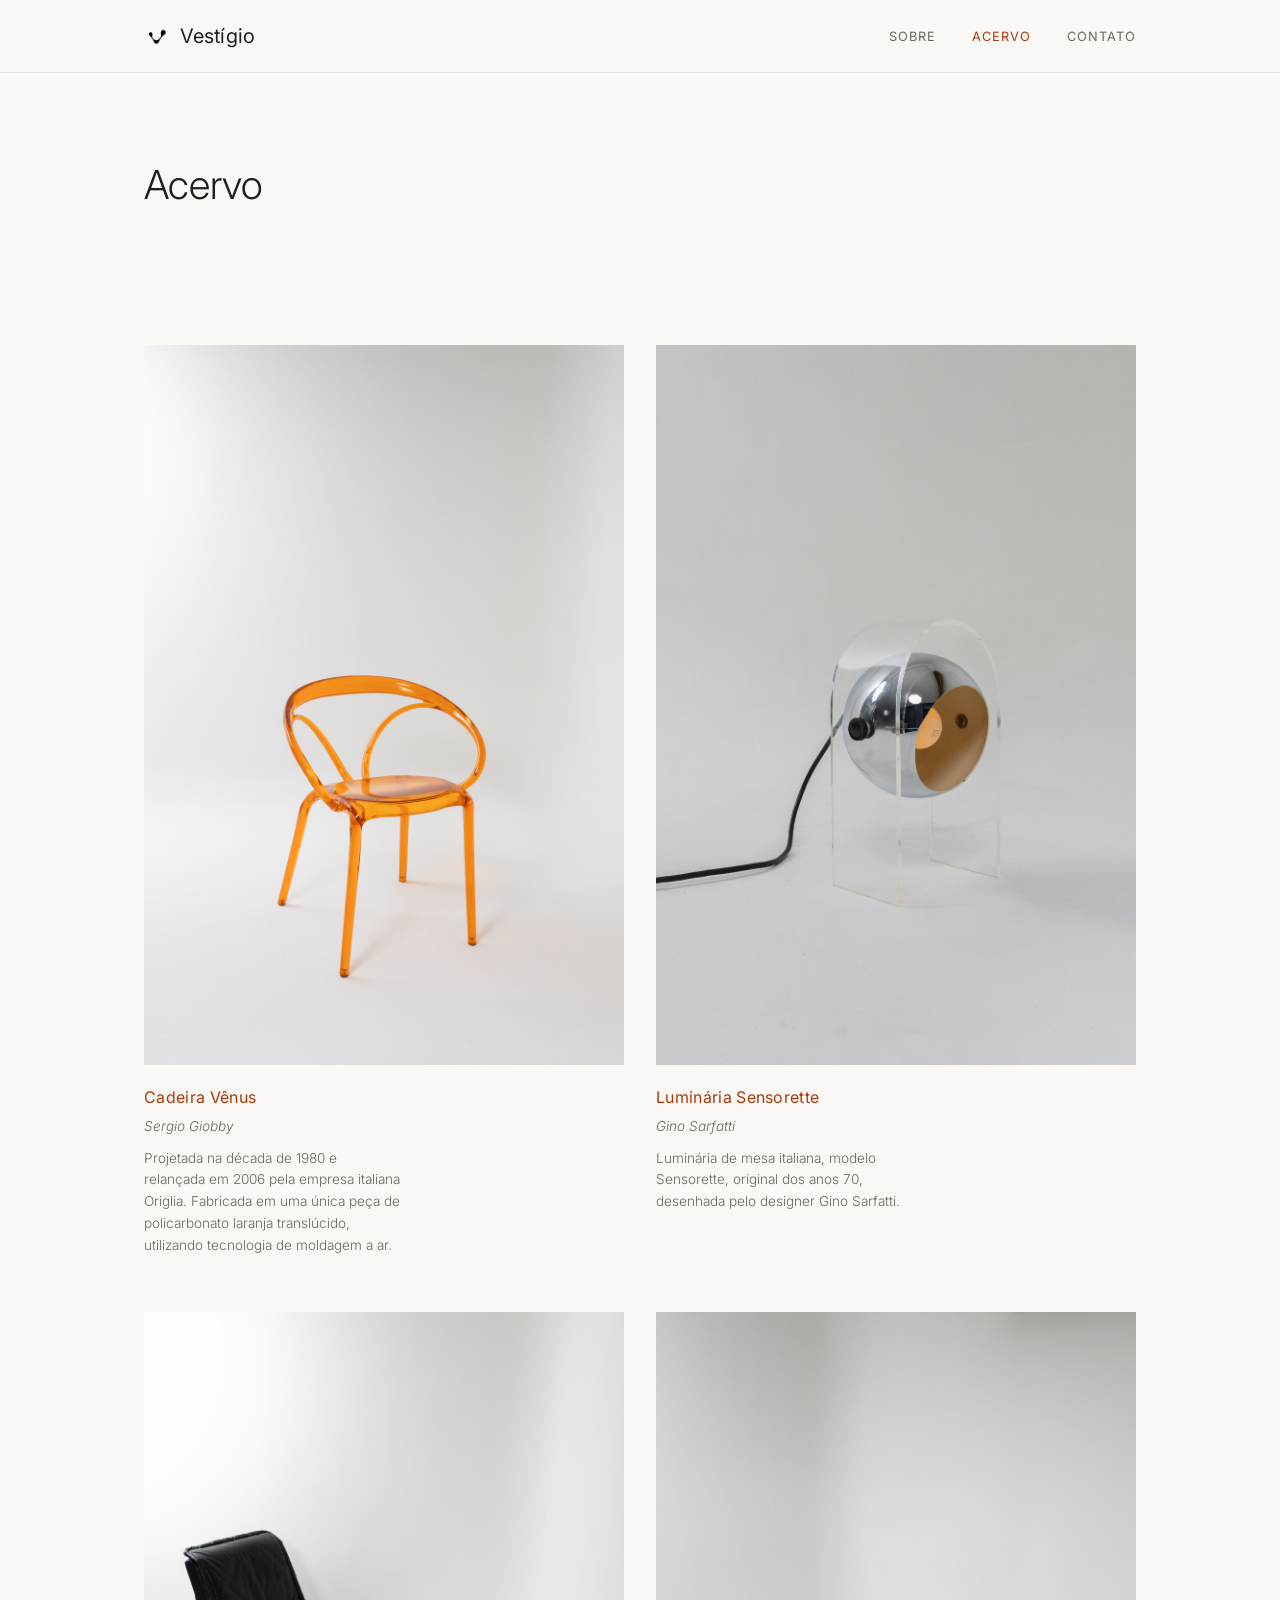
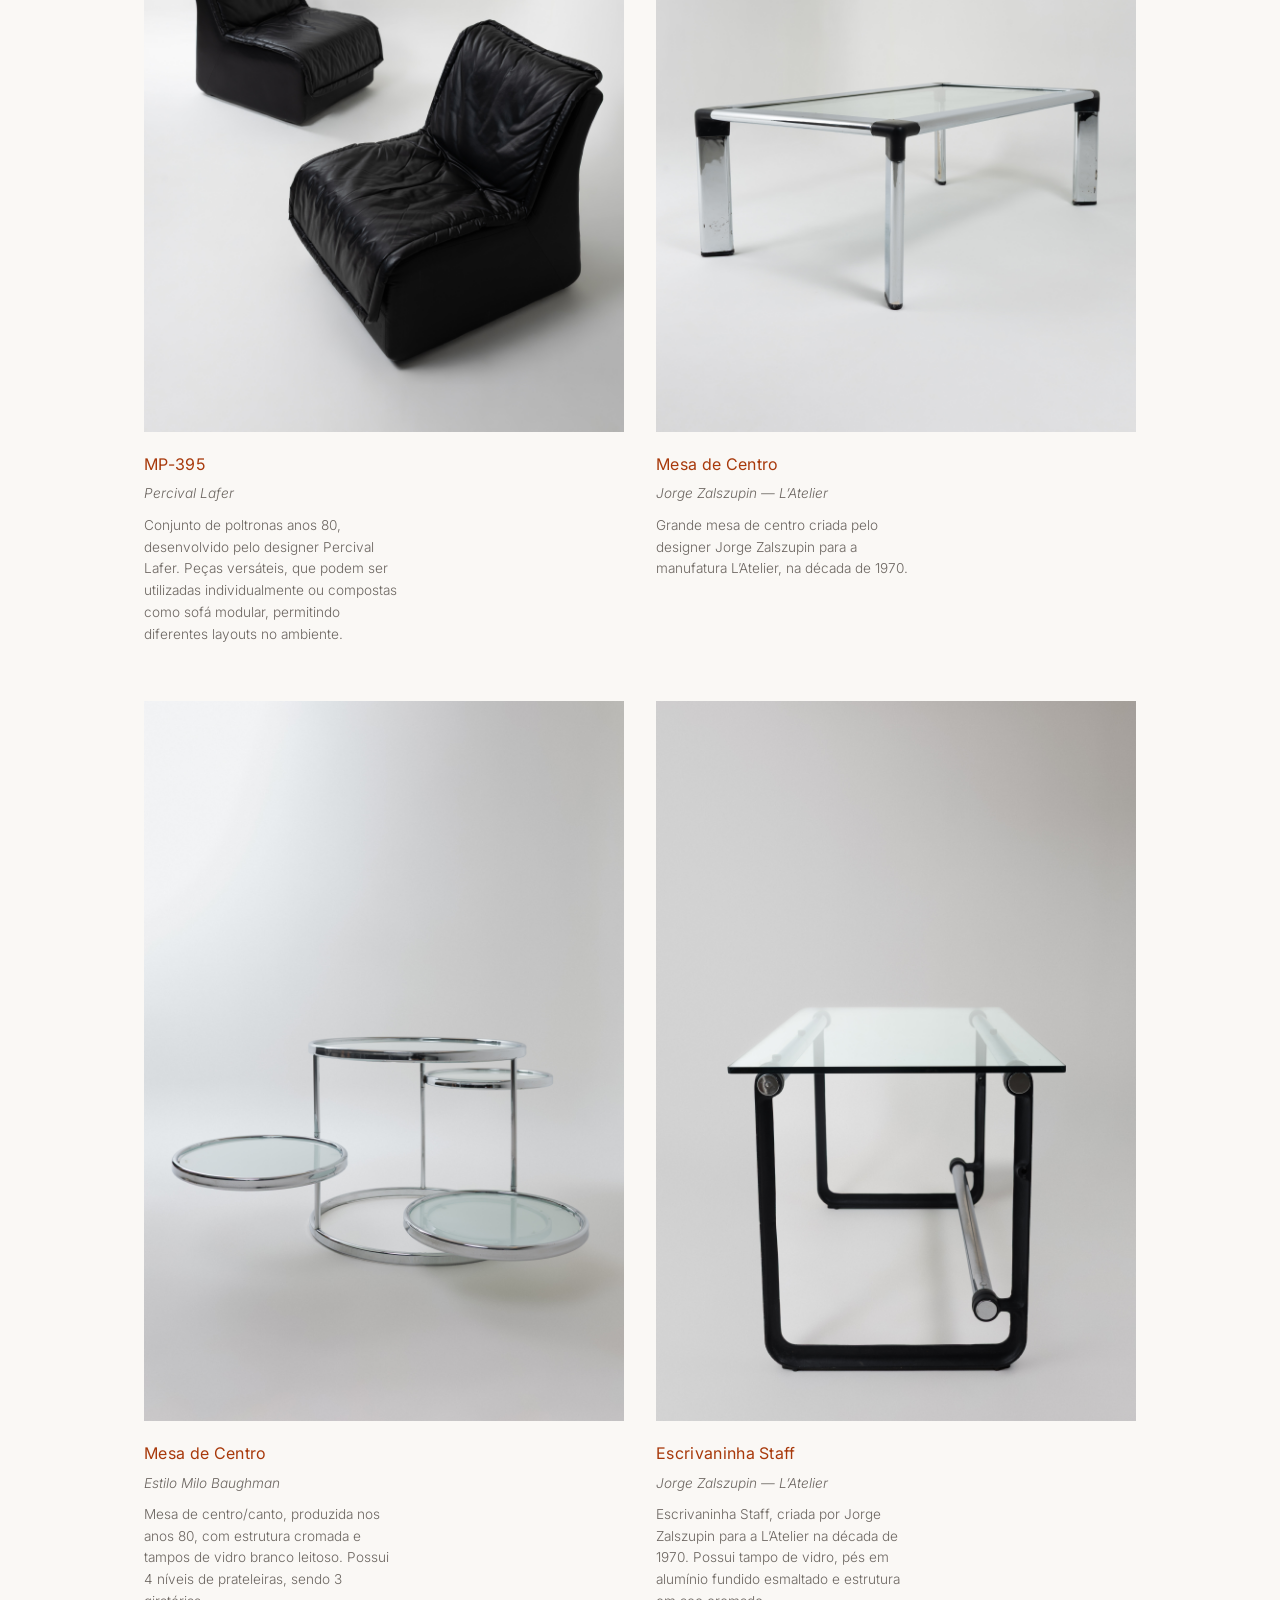
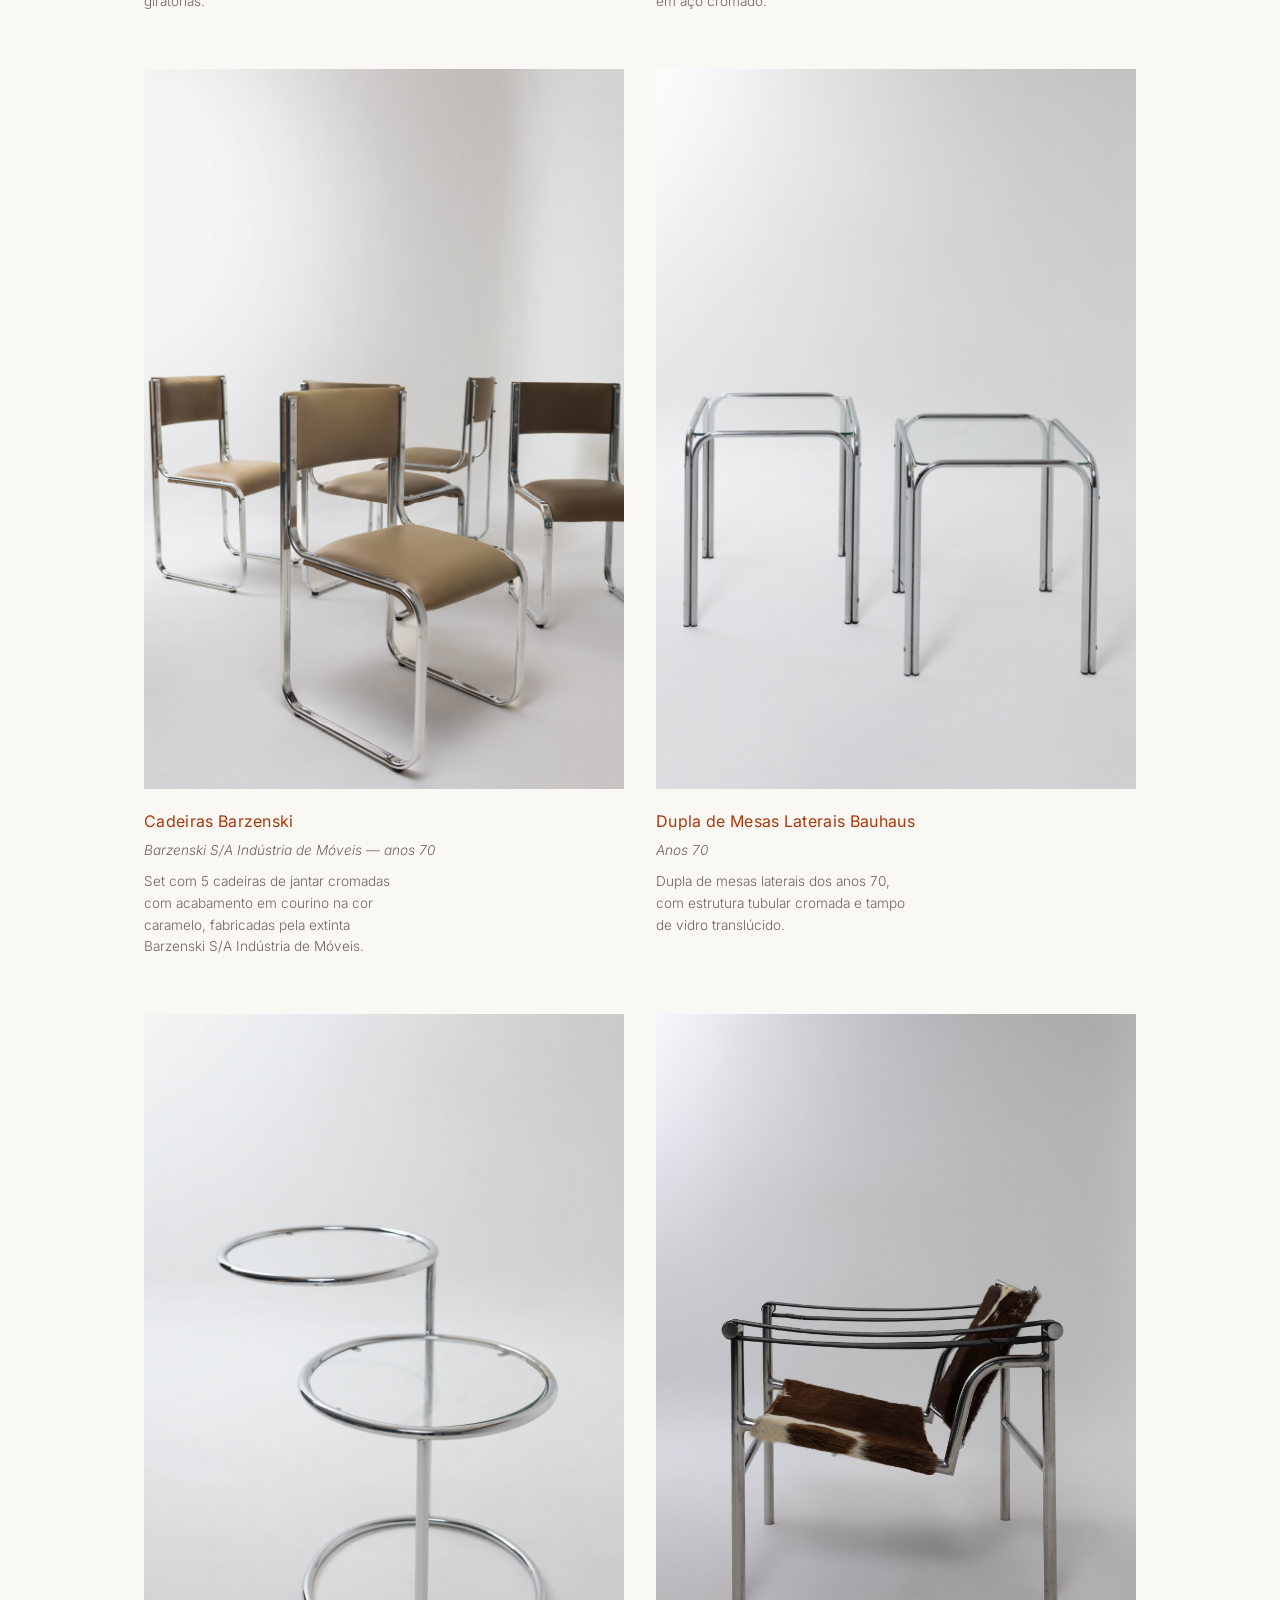
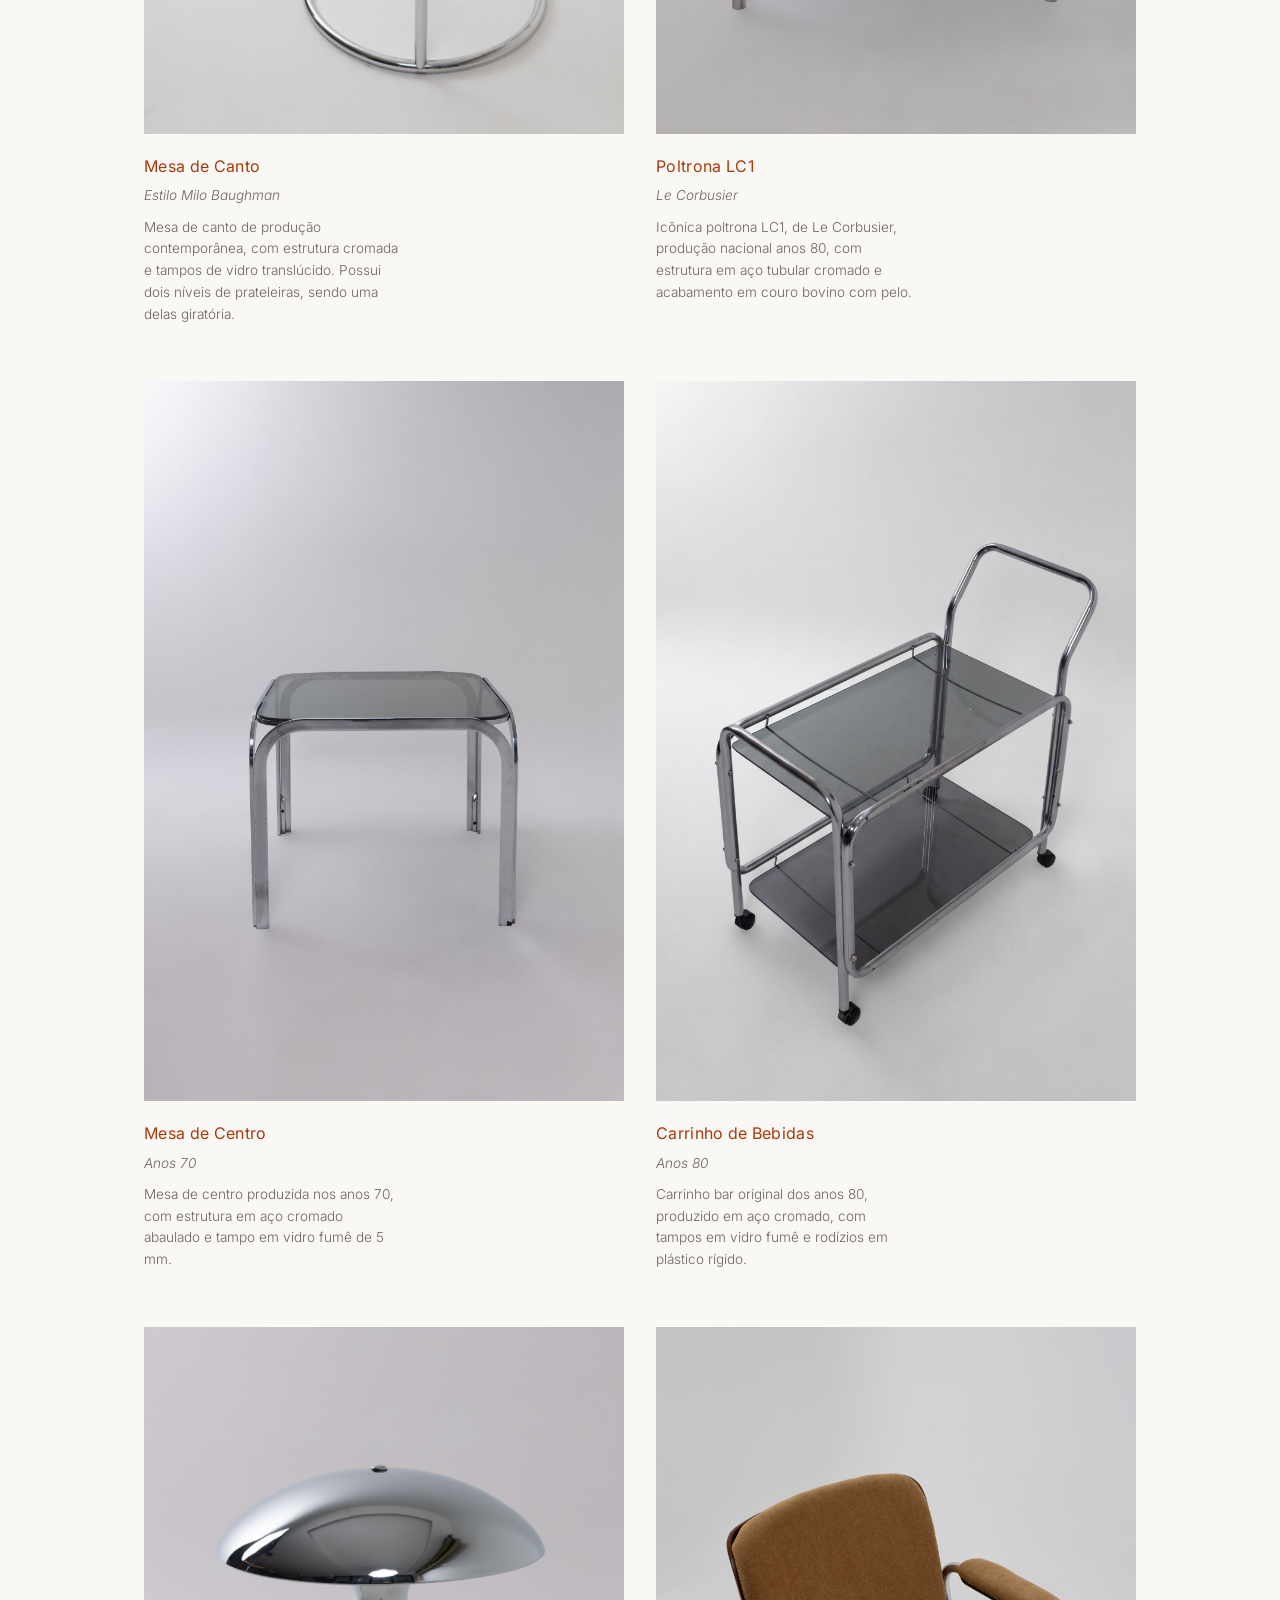
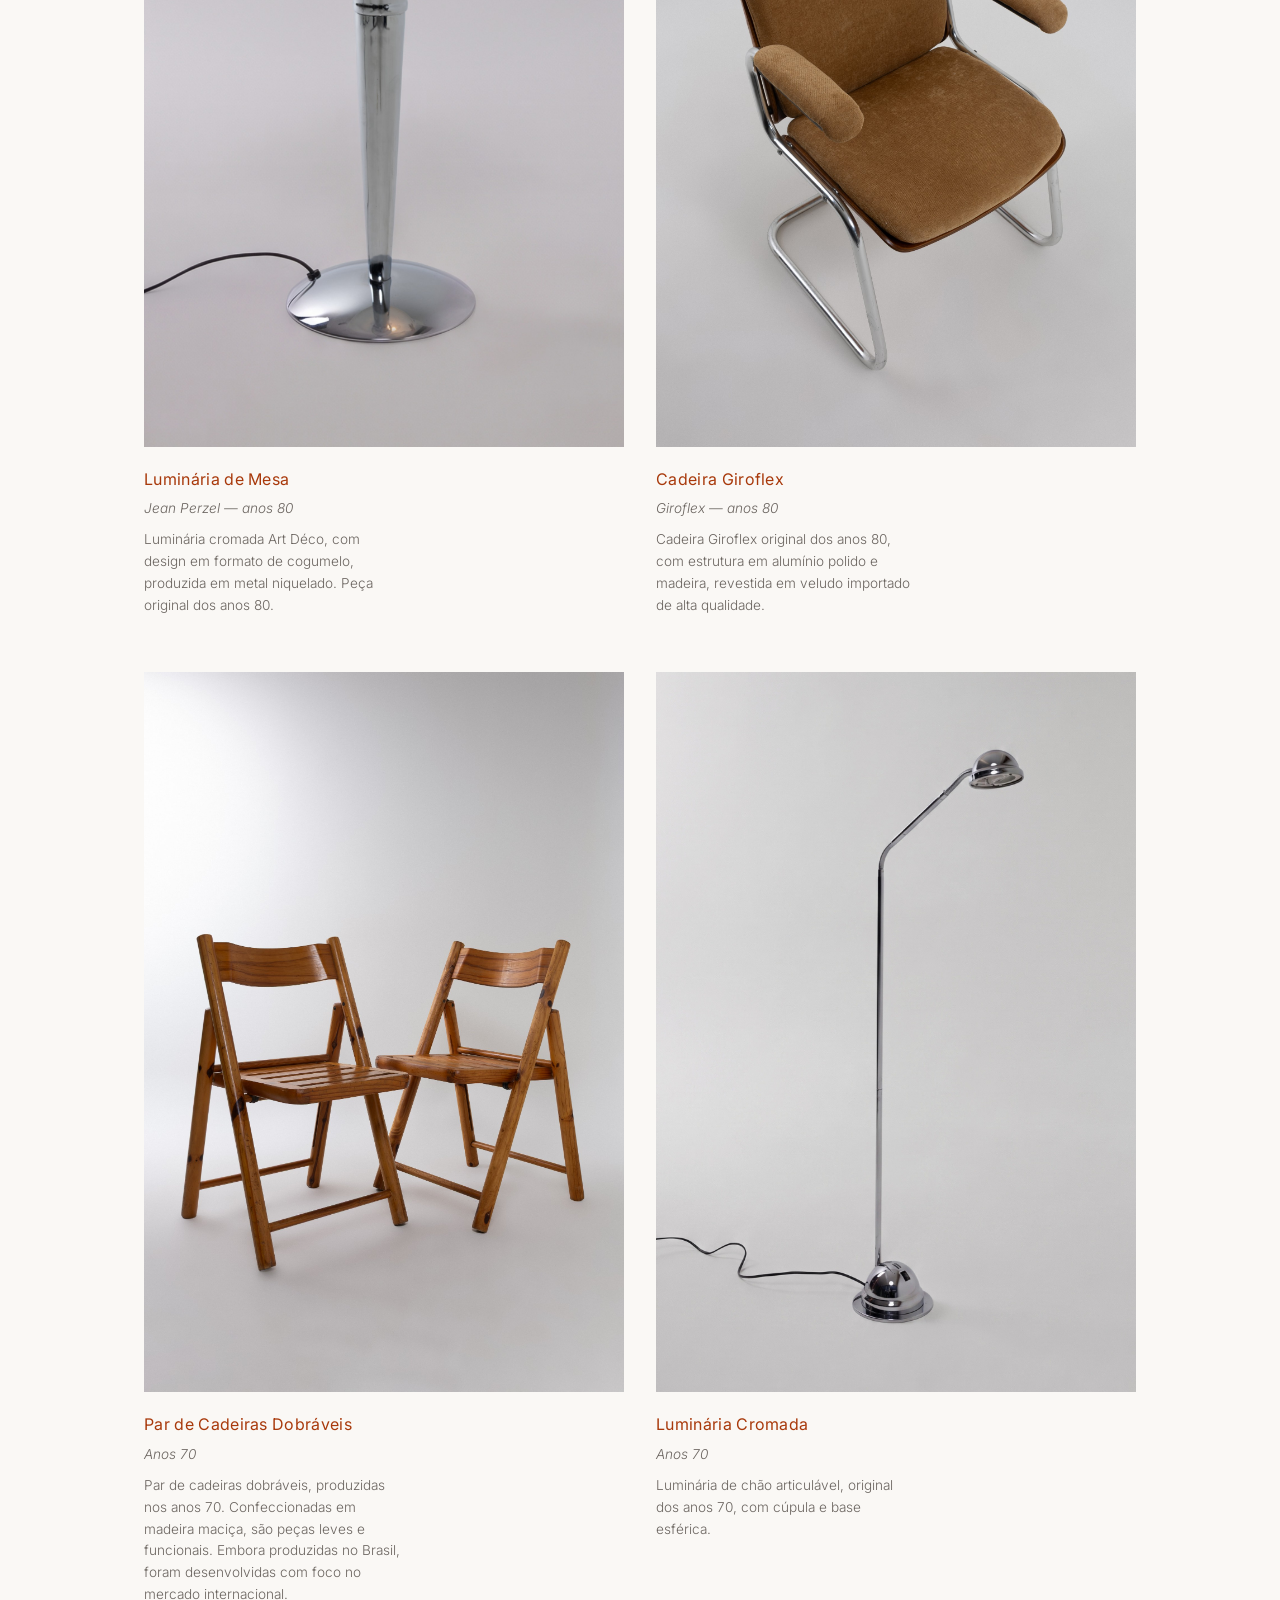
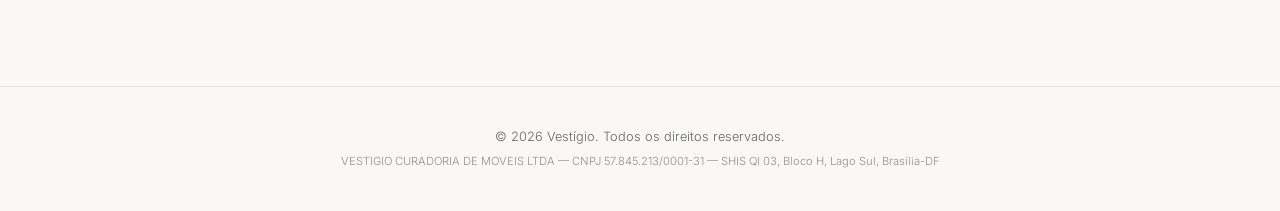
==== acervo.html @ 1b993647 "Troca Drops por Acervo e inclui 7 novas pecas" ====
<!DOCTYPE html>
<html lang="pt-BR">
<head>
  <meta charset="UTF-8">
  <meta name="viewport" content="width=device-width, initial-scale=1.0">
  <title>Acervo — Vestígio</title>
  <meta name="description" content="O acervo da Vestígio — mobiliário selecionado, com a história de cada peça.">
  <link rel="icon" href="logo.png" type="image/png">
  <link rel="preconnect" href="https://fonts.googleapis.com">
  <link rel="preconnect" href="https://fonts.gstatic.com" crossorigin>
  <link href="https://fonts.googleapis.com/css2?family=Inter:wght@300;400;500&display=swap" rel="stylesheet">
  <link rel="stylesheet" href="style.css">
</head>
<body>
  <header class="site-header">
    <div class="container header-inner">
      <a href="index.html" class="logo">
        <img src="logo.png" alt="" class="logo-mark">
        Vestígio
      </a>
      <button class="menu-toggle" type="button" aria-label="Abrir menu" aria-expanded="false">
        <span></span><span></span><span></span>
      </button>
      <nav>
        <a href="index.html#sobre">Sobre</a>
        <a href="acervo.html" class="active">Acervo</a>
        <a href="contato.html">Contato</a>
      </nav>
    </div>
  </header>

  <main>
    <section class="section page-header">
      <div class="container reveal">
        <h1>Acervo</h1>
      </div>
    </section>

    <section class="section">
      <div class="container">
        <div id="acervo-list" class="piece-grid"></div>
      </div>
    </section>
  </main>

  <footer class="site-footer">
    <div class="container">
      <p>&copy; <span id="year"></span> Vestígio. Todos os direitos reservados.</p>
      <p class="site-footer-legal">VESTIGIO CURADORIA DE MOVEIS LTDA &mdash; CNPJ 57.845.213/0001-31 &mdash; SHIS QI 03, Bloco H, Lago Sul, Brasília-DF</p>
    </div>
  </footer>

  <script src="pieces.js"></script>
  <script src="script.js"></script>
</body>
</html>
---- style.css ----
:root {
  --font-sans: "Inter", -apple-system, BlinkMacSystemFont, "Segoe UI", Roboto, sans-serif;
  --color-bg: #faf8f5;
  --color-bg-alt: #efebe4;
  --color-card: #ffffff;
  --color-text: #201d1a;
  --color-text-muted: #6b6560;
  --color-accent: #a8390b;
  --max-width: 1040px;
}

* {
  box-sizing: border-box;
}

body {
  margin: 0;
  font-family: var(--font-sans);
  font-weight: 400;
  color: var(--color-text);
  background: var(--color-bg);
  line-height: 1.6;
}

.container {
  max-width: var(--max-width);
  margin: 0 auto;
  padding: 0 1.5rem;
}

.site-header {
  border-bottom: 1px solid rgba(32, 29, 26, 0.1);
  position: sticky;
  top: 0;
  background: var(--color-bg);
  z-index: 10;
  transition: background-color 0.4s ease, border-color 0.4s ease;
}

.site-header--overlay {
  position: fixed;
  top: 0;
  left: 0;
  right: 0;
  background: transparent;
  border-bottom-color: transparent;
}

.site-header--overlay .logo,
.site-header--overlay nav a {
  color: #fff;
}

.site-header--overlay .logo-mark {
  filter: invert(1) brightness(2);
}

.site-header--overlay nav a.active,
.site-header--overlay nav a:hover {
  color: rgba(255, 255, 255, 0.7);
}

.site-header--overlay.scrolled {
  background: var(--color-bg);
  border-bottom-color: rgba(32, 29, 26, 0.1);
}

.site-header--overlay.scrolled .logo,
.site-header--overlay.scrolled nav a {
  color: var(--color-text-muted);
}

.site-header--overlay.scrolled .logo {
  color: var(--color-text);
}

.site-header--overlay.scrolled .logo-mark {
  filter: none;
}

.site-header--overlay.scrolled nav a.active,
.site-header--overlay.scrolled nav a:hover {
  color: var(--color-accent);
}

.header-inner {
  display: flex;
  align-items: center;
  justify-content: space-between;
  padding-top: 1.25rem;
  padding-bottom: 1.25rem;
}

.logo {
  display: flex;
  align-items: center;
  gap: 0.6rem;
  color: var(--color-text);
  text-decoration: none;
  font-weight: 400;
  font-size: 1.25rem;
  letter-spacing: 0.01em;
}

.logo-mark {
  width: 26px;
  height: 26px;
}

nav a {
  color: var(--color-text-muted);
  text-decoration: none;
  margin-left: 2rem;
  font-size: 0.8rem;
  font-weight: 400;
  text-transform: uppercase;
  letter-spacing: 0.08em;
}

nav a:hover,
nav a.active {
  color: var(--color-accent);
}

.menu-toggle {
  display: none;
  flex-direction: column;
  align-items: center;
  justify-content: center;
  gap: 5px;
  width: 44px;
  height: 44px;
  margin-right: -10px;
  background: none;
  border: none;
  padding: 0;
  cursor: pointer;
  z-index: 210;
  position: relative;
}

.menu-toggle span {
  display: block;
  width: 24px;
  height: 2px;
  background: var(--color-text);
  transition: background-color 0.3s ease, transform 0.3s ease, opacity 0.3s ease;
}

.site-header--overlay .menu-toggle span {
  background: #fff;
}

.site-header--overlay.scrolled .menu-toggle span {
  background: var(--color-text);
}

.menu-toggle.open span:nth-child(1) {
  transform: translateY(7px) rotate(45deg);
}

.menu-toggle.open span:nth-child(2) {
  opacity: 0;
}

.menu-toggle.open span:nth-child(3) {
  transform: translateY(-7px) rotate(-45deg);
}

.nav-backdrop {
  display: none;
}

@media (max-width: 700px) {
  .menu-toggle {
    display: flex;
  }

  nav {
    position: fixed;
    top: 0;
    right: 0;
    height: 100vh;
    width: min(75vw, 300px);
    background: var(--color-bg);
    display: flex;
    flex-direction: column;
    align-items: flex-start;
    justify-content: center;
    gap: 2rem;
    padding: 2rem;
    transform: translateX(100%);
    transition: transform 0.35s ease;
    z-index: 200;
  }

  nav.open {
    transform: translateX(0);
  }

  nav a,
  .site-header--overlay nav a,
  .site-header--overlay.scrolled nav a {
    margin-left: 0;
    color: var(--color-text) !important;
    font-size: 1rem;
  }

  .nav-backdrop {
    display: block;
    position: fixed;
    inset: 0;
    background: rgba(0, 0, 0, 0.35);
    opacity: 0;
    pointer-events: none;
    transition: opacity 0.35s ease;
    z-index: 5;
  }

  .nav-backdrop.open {
    opacity: 1;
    pointer-events: auto;
  }
}

.hero {
  position: relative;
  height: 92vh;
  min-height: 480px;
  display: flex;
  align-items: center;
  justify-content: center;
  text-align: center;
  overflow: hidden;
  background: #111;
}

.hero-media {
  position: absolute;
  inset: 0;
  width: 100%;
  height: 100%;
  object-fit: cover;
}

.hero-overlay {
  position: absolute;
  inset: 0;
  background: rgba(10, 8, 6, 0.4);
}

.hero-content {
  position: relative;
  z-index: 1;
}

.hero h1 {
  font-weight: 300;
  font-size: 4.5rem;
  margin: 0 0 0.75rem;
  letter-spacing: -0.01em;
  color: #fff;
}

.hero-logo {
  width: min(38vw, 220px);
  height: auto;
  margin: 0 auto 1.5rem;
  display: block;
  filter: invert(1) brightness(2);
}

.tagline {
  font-weight: 300;
  font-size: 1.35rem;
  color: rgba(255, 255, 255, 0.85);
  margin: 0;
  letter-spacing: 0.01em;
}

.section {
  padding: 5rem 0;
}

.section-alt {
  background: var(--color-bg-alt);
}

.section h2 {
  font-weight: 300;
  font-size: 2rem;
  margin-bottom: 1rem;
}

.section a {
  color: var(--color-accent);
}

.page-header {
  padding-bottom: 2rem;
}

.page-header h1 {
  font-weight: 300;
  font-size: 2.5rem;
  margin: 0;
}

.manifesto .container {
  max-width: 640px;
  text-align: center;
}

.manifesto p {
  margin: 0 0 0.75rem;
  color: var(--color-text-muted);
  font-size: 0.9rem;
  font-weight: 300;
}

.manifesto-signature {
  margin-top: 2.5rem !important;
  font-weight: 500;
  color: var(--color-text) !important;
  letter-spacing: 0.04em;
  text-transform: uppercase;
  font-size: 0.85rem !important;
}

.piece-grid {
  display: grid;
  grid-template-columns: repeat(auto-fit, minmax(320px, 1fr));
  gap: 3.5rem 2rem;
  margin-top: 1rem;
}

.piece-card {
  background: none;
  display: block;
  color: inherit;
  text-decoration: none;
}

.piece-image {
  display: block;
  width: 100%;
  aspect-ratio: 2 / 3;
  object-fit: cover;
  background: var(--color-bg-alt);
  margin-bottom: 1.25rem;
  transition: opacity 0.4s ease;
}

.piece-card:hover .piece-image {
  opacity: 0.9;
}

.piece-card h3 {
  font-weight: 400;
  margin: 0 0 0.35rem;
  font-size: 1rem;
  letter-spacing: 0.02em;
}

.piece-designer {
  color: var(--color-text-muted);
  font-style: italic;
  font-weight: 300;
  margin: 0 0 0.6rem;
  font-size: 0.85rem;
}

.piece-story {
  color: var(--color-text-muted);
  font-size: 0.85rem;
  font-weight: 300;
  margin: 0;
  max-width: 32ch;
}

.grain {
  position: fixed;
  inset: 0;
  z-index: 9999;
  pointer-events: none;
  opacity: 0.05;
  mix-blend-mode: overlay;
  background-image: url("data:image/svg+xml,%3Csvg xmlns='http://www.w3.org/2000/svg' width='180' height='180'%3E%3Cfilter id='n'%3E%3CfeTurbulence type='fractalNoise' baseFrequency='0.9' numOctaves='2' stitchTiles='stitch'/%3E%3C/filter%3E%3Crect width='100%25' height='100%25' filter='url(%23n)'/%3E%3C/svg%3E");
  background-size: 180px 180px;
}

.gallery-cursor {
  position: fixed;
  top: 0;
  left: 0;
  z-index: 50;
  transform: translate(-50%, -50%);
  background: var(--color-text);
  color: var(--color-bg);
  font-size: 0.75rem;
  letter-spacing: 0.05em;
  text-transform: uppercase;
  padding: 0.5rem 1rem;
  border-radius: 999px;
  opacity: 0;
  pointer-events: none;
  transition: opacity 0.2s ease;
}

@media (hover: none) {
  .gallery-cursor {
    display: none;
  }
}

.piece-back {
  display: inline-block;
  margin-bottom: 2rem;
  color: var(--color-text-muted);
  text-decoration: none;
  font-size: 0.85rem;
}

.piece-back:hover {
  color: var(--color-accent);
}

.piece-detail-grid {
  display: grid;
  grid-template-columns: 1.1fr 1fr;
  gap: 4rem;
  align-items: start;
}

.piece-detail-image img {
  display: block;
  width: 100%;
  aspect-ratio: 2 / 3;
  object-fit: cover;
}

.piece-detail-info {
  padding-top: 0.5rem;
}

.piece-detail-info .piece-back {
  display: block;
}

.piece-detail-number {
  color: var(--color-text-muted);
  font-size: 0.75rem;
  letter-spacing: 0.08em;
  text-transform: uppercase;
  margin: 0 0 1rem;
}

.piece-detail-info h1 {
  font-weight: 300;
  font-size: 2.25rem;
  margin: 0 0 0.75rem;
}

.piece-detail-designer {
  color: var(--color-text-muted);
  font-style: italic;
  font-weight: 300;
  font-size: 1.05rem;
  margin: 0 0 2rem;
}

.piece-detail-story {
  color: var(--color-text-muted);
  font-weight: 300;
  line-height: 1.8;
  margin: 0 0 2.5rem;
  max-width: 48ch;
}

.piece-detail-cta {
  display: inline-block;
  border: 1px solid var(--color-text);
  color: var(--color-text);
  text-decoration: none;
  padding: 0.9rem 2rem;
  font-size: 0.8rem;
  text-transform: uppercase;
  letter-spacing: 0.08em;
  transition: background-color 0.2s ease, color 0.2s ease;
}

.piece-detail-cta:hover {
  background: var(--color-text);
  color: var(--color-bg);
}

@media (max-width: 780px) {
  .piece-detail-grid {
    grid-template-columns: 1fr;
    gap: 2rem;
  }
}

.site-footer {
  padding: 2.5rem 0;
  text-align: center;
  color: var(--color-text-muted);
  font-size: 0.8rem;
  font-weight: 300;
  border-top: 1px solid rgba(32, 29, 26, 0.1);
}

.site-footer p {
  margin: 0 0 0.4rem;
}

.site-footer-legal {
  font-size: 0.7rem;
  color: var(--color-text-muted);
  opacity: 0.7;
  margin-bottom: 0 !important;
}

.reveal {
  opacity: 0;
  transform: translateY(28px);
  transition: opacity 0.8s ease, transform 0.8s ease;
}

.reveal.is-visible {
  opacity: 1;
  transform: translateY(0);
}

@media (prefers-reduced-motion: reduce) {
  .reveal {
    transition: none;
    opacity: 1;
    transform: none;
  }
}
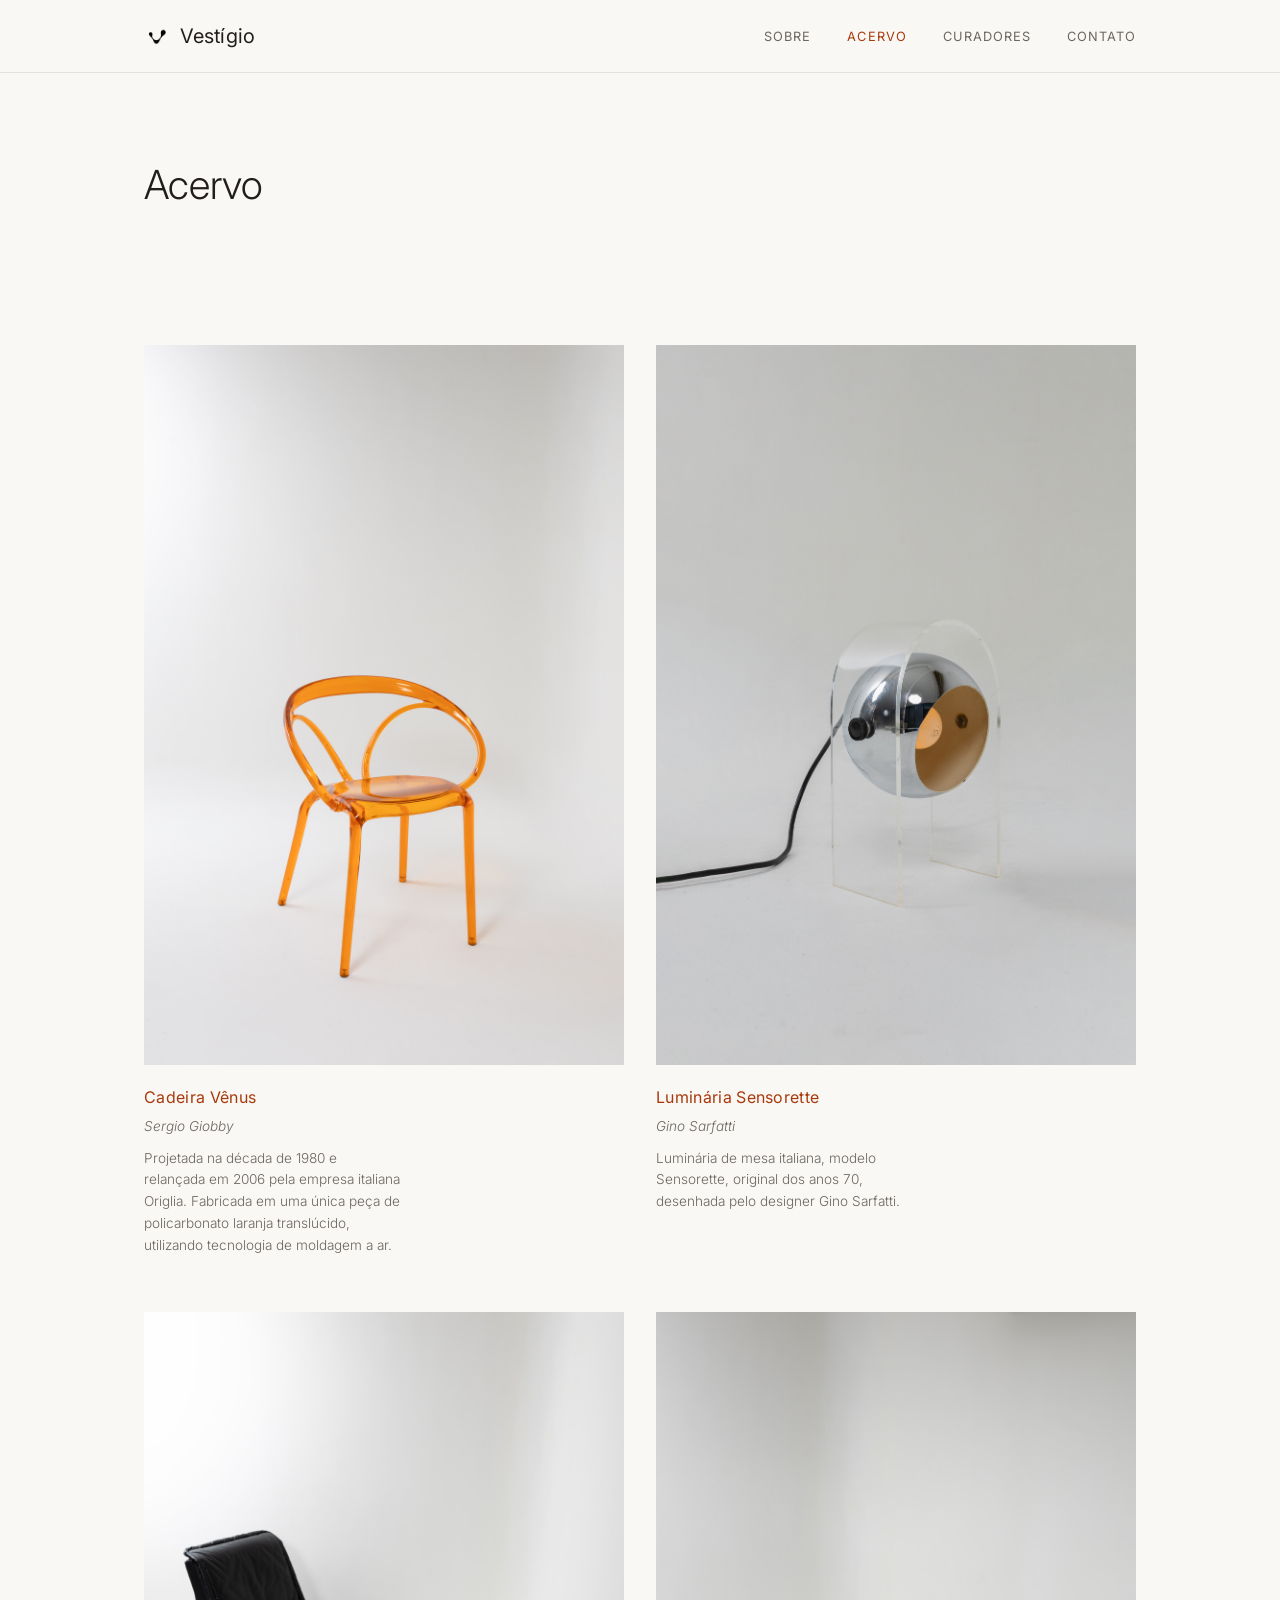
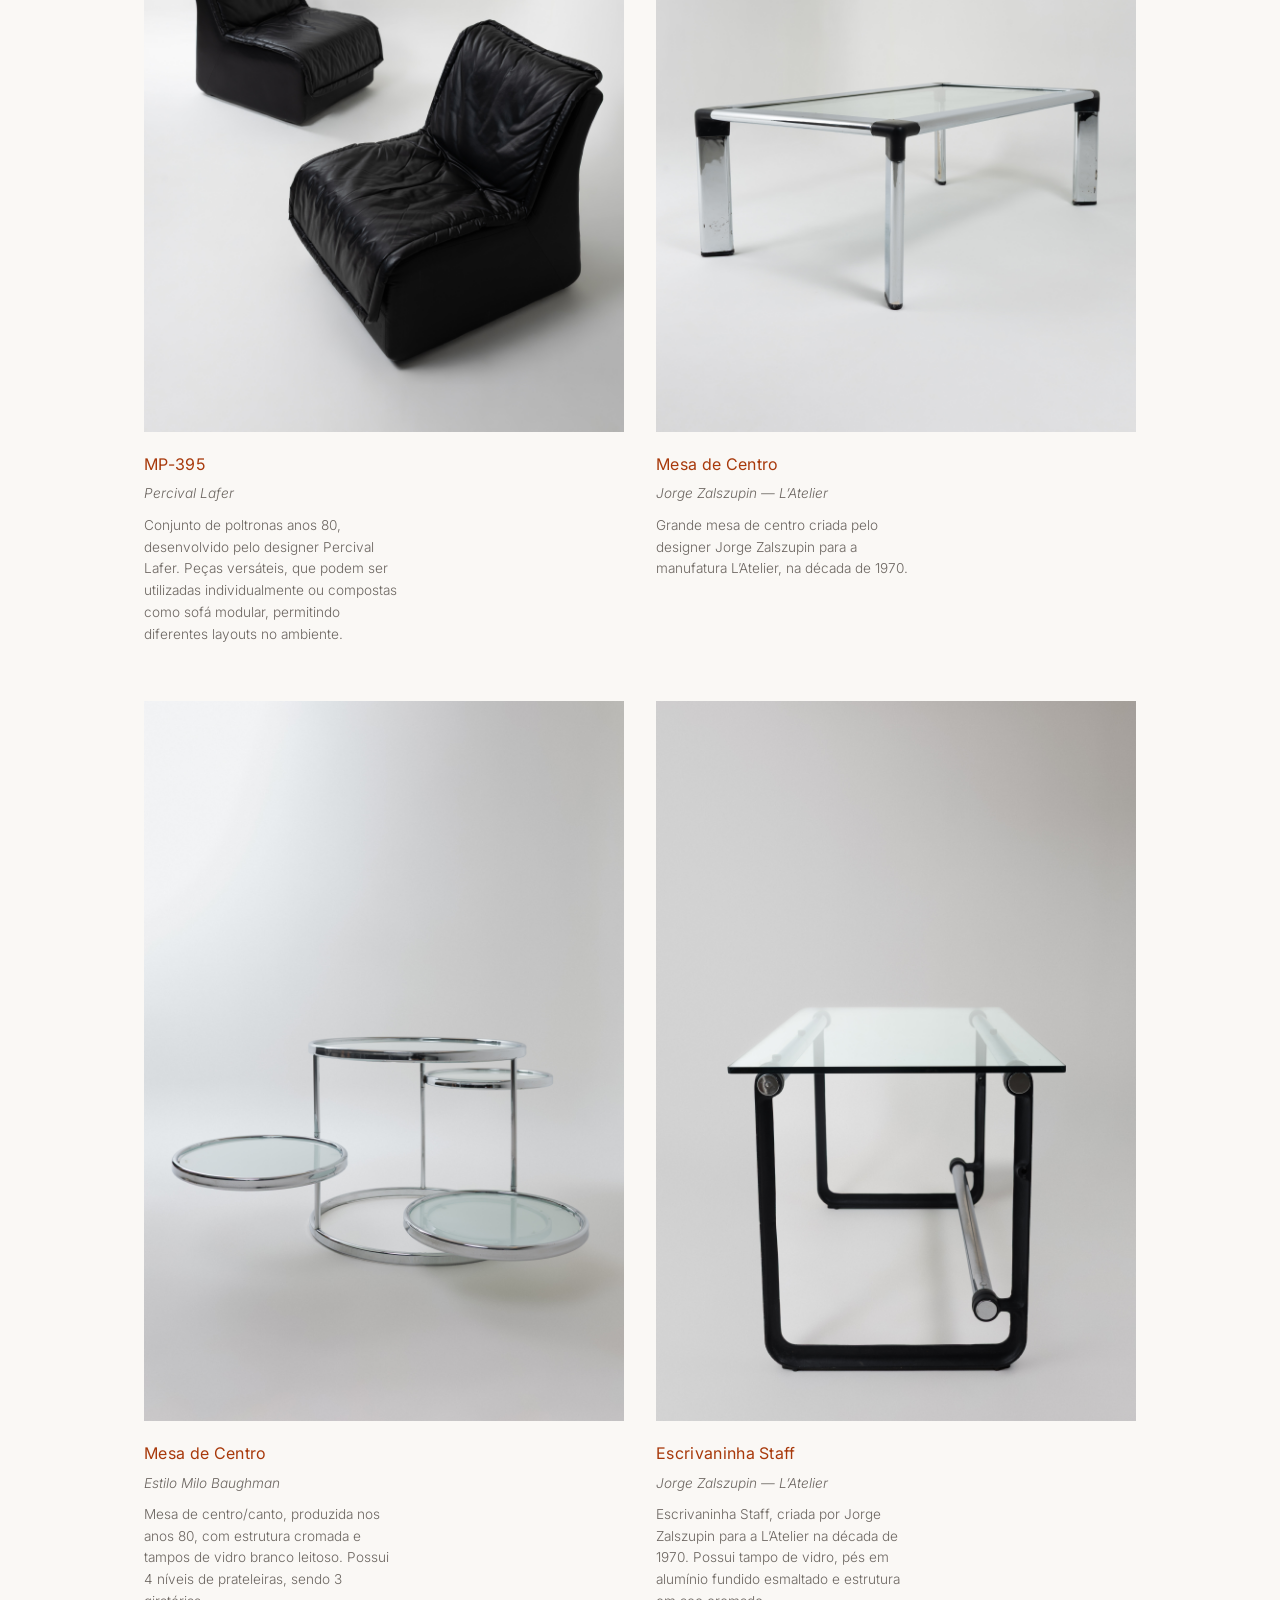
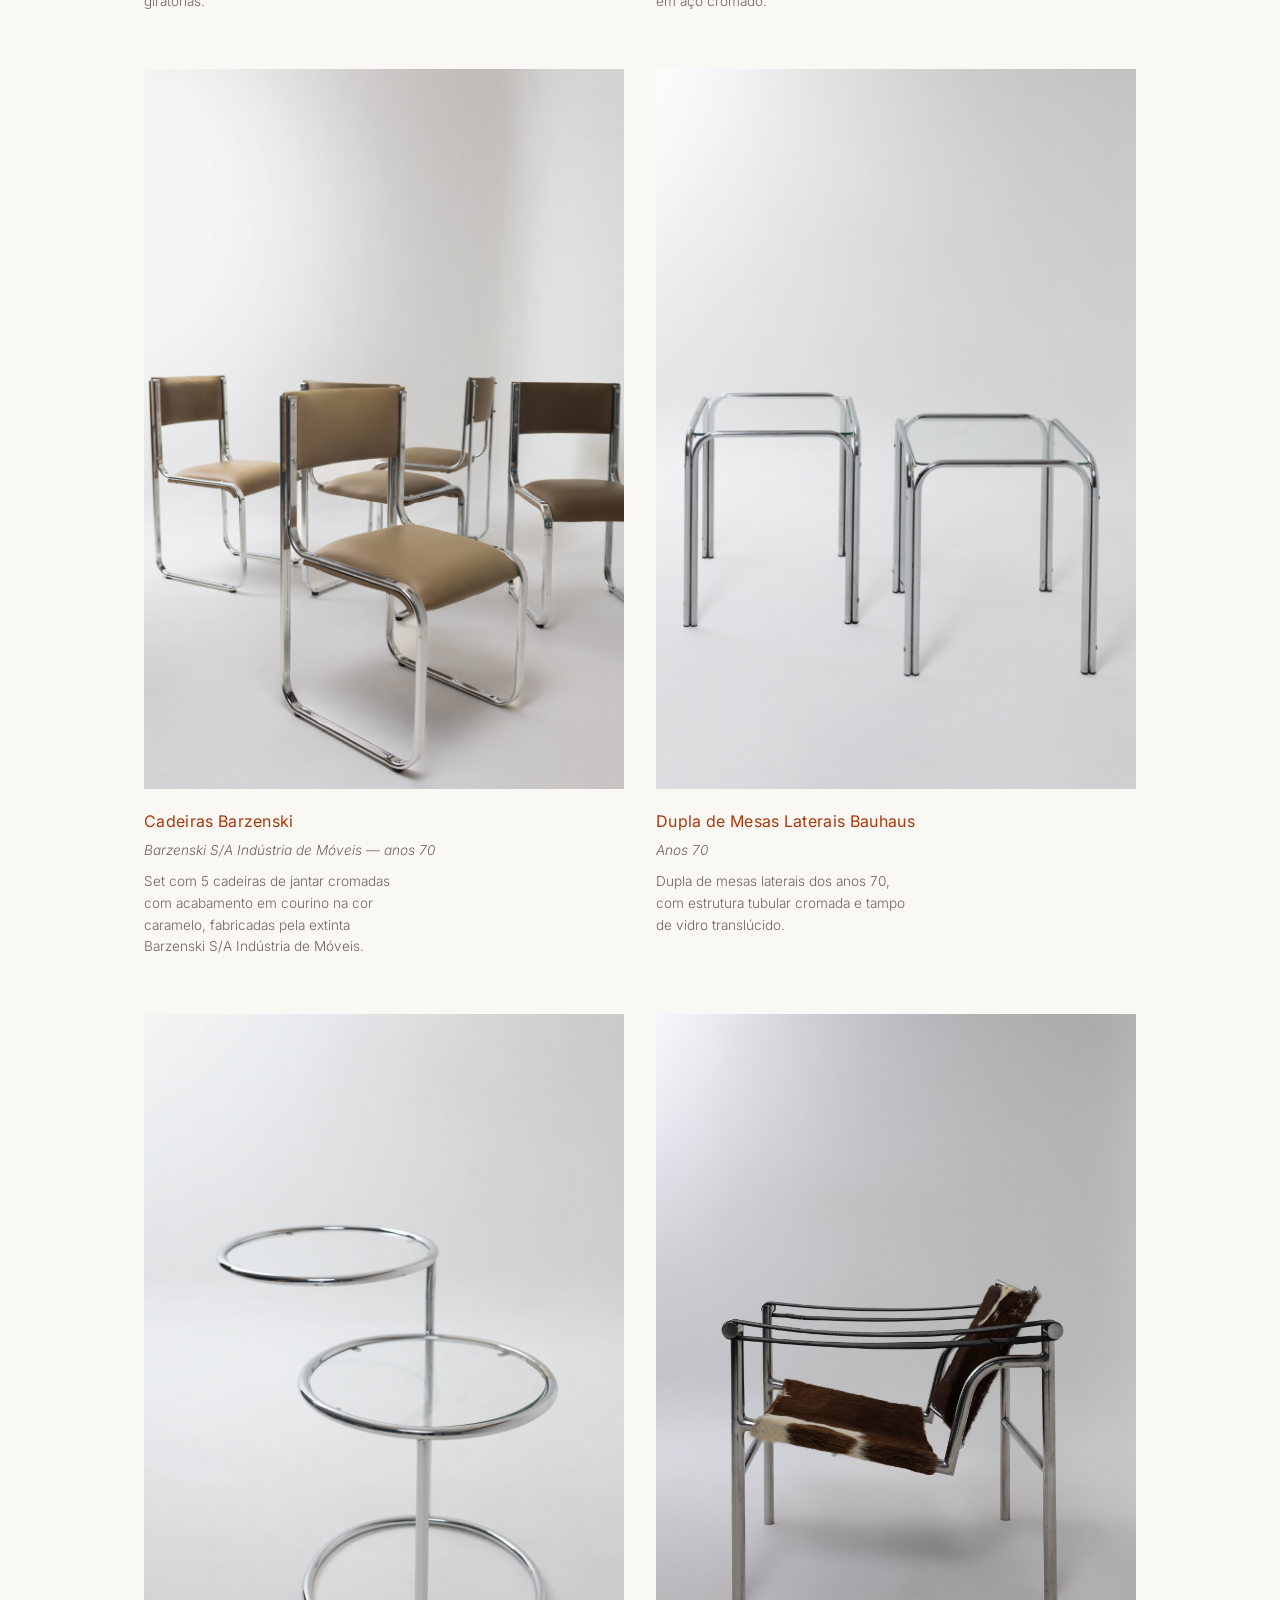
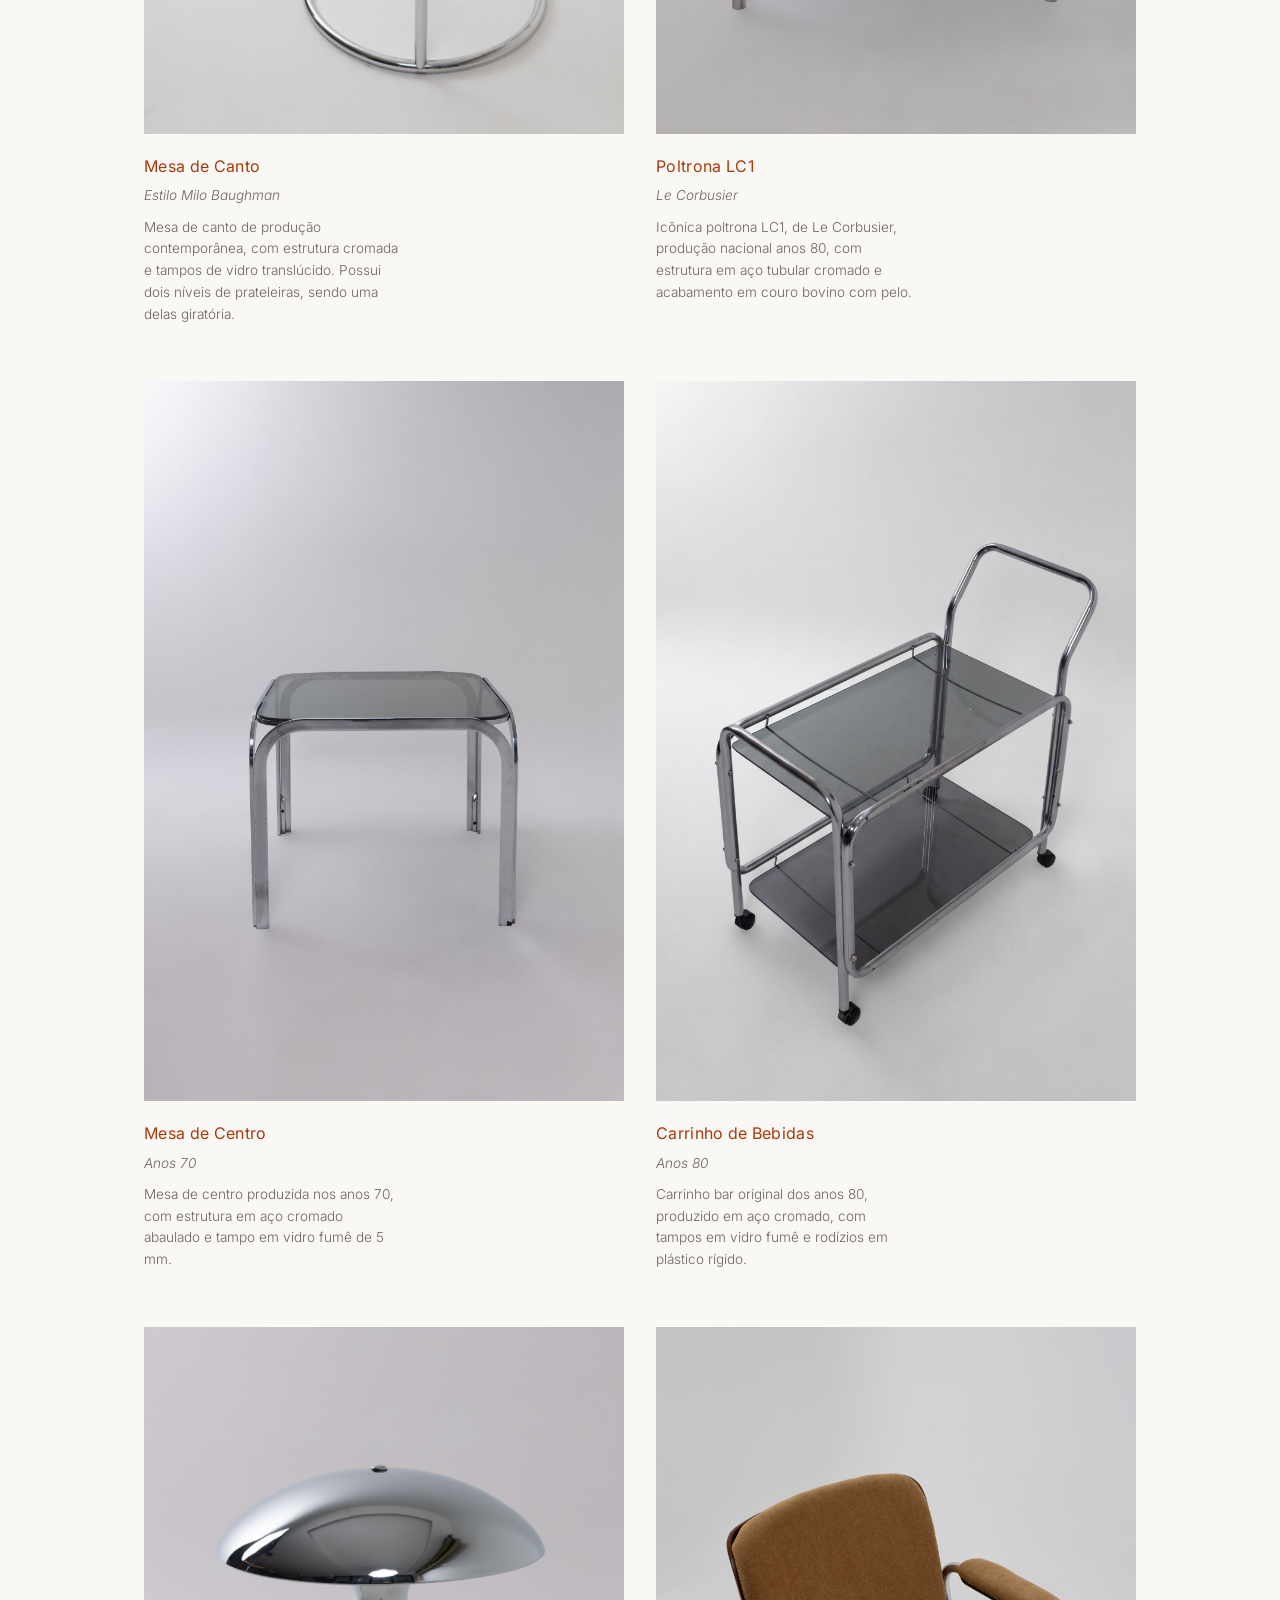
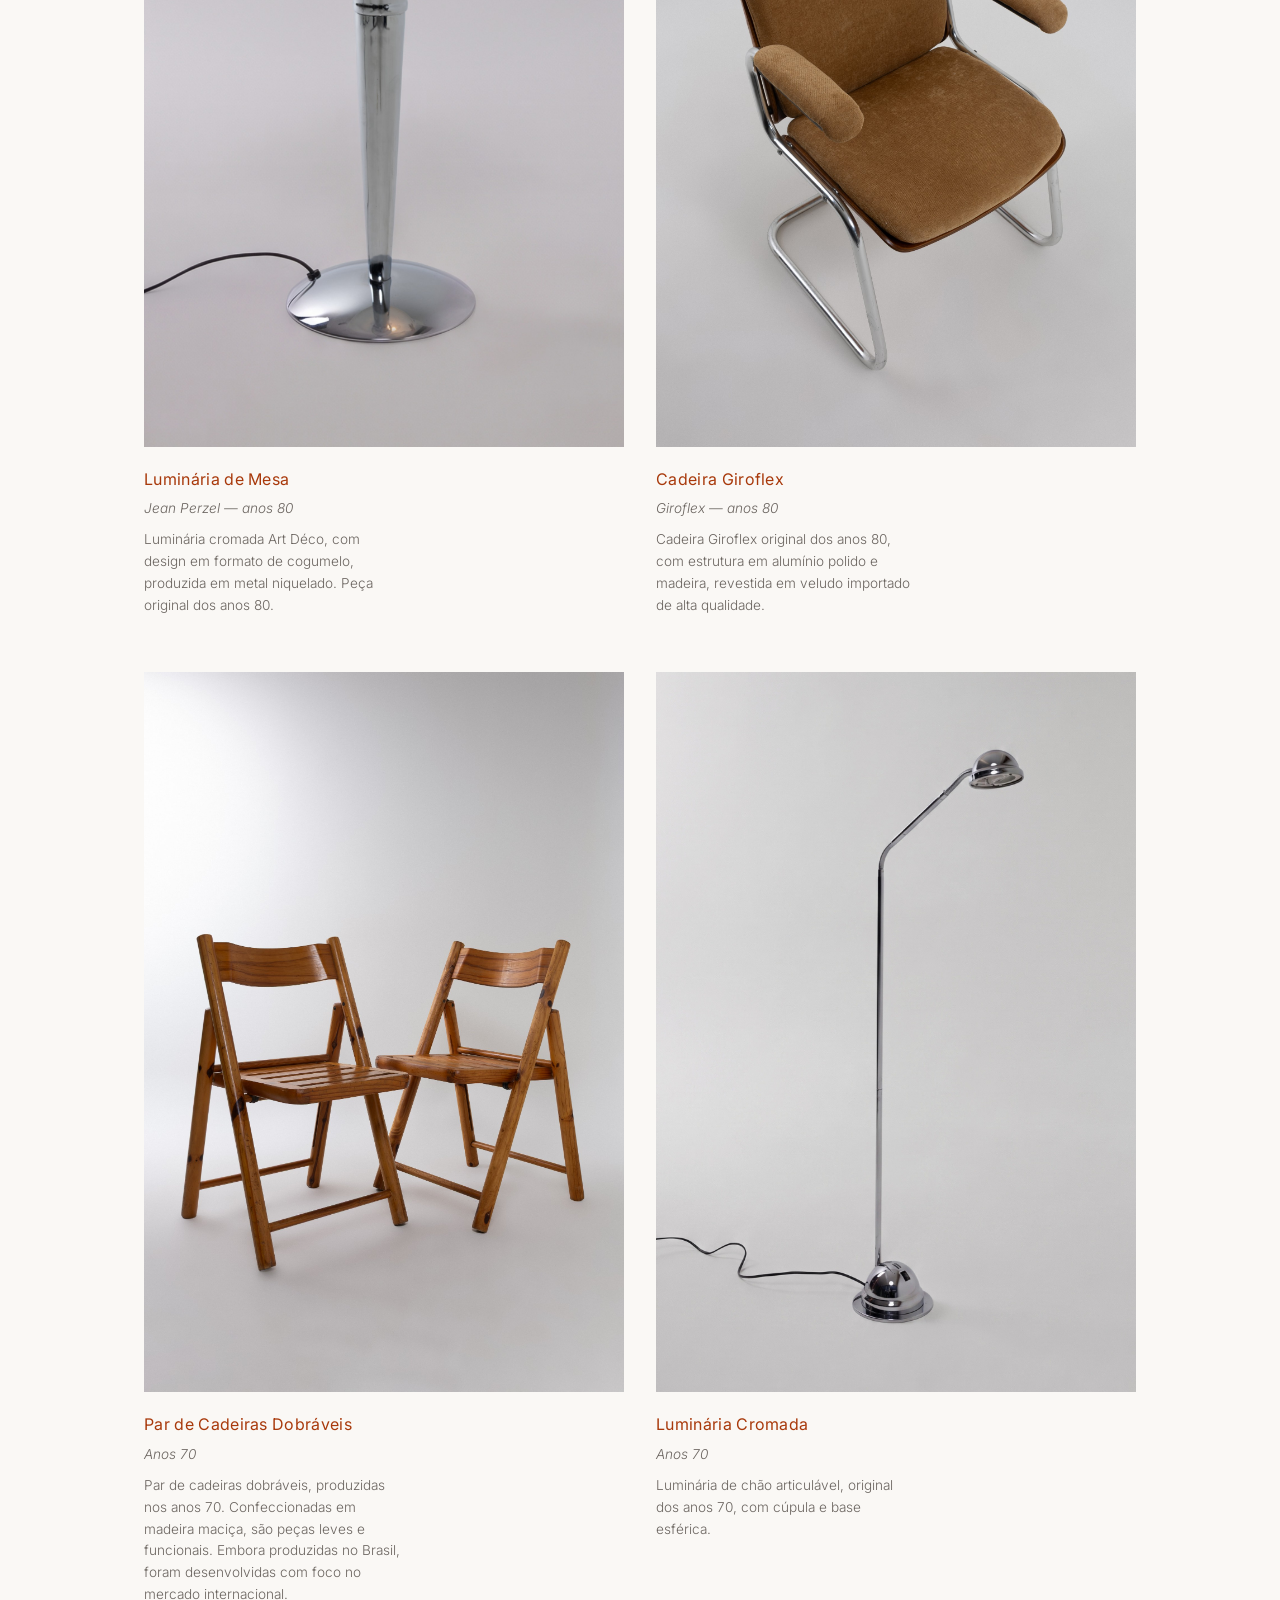
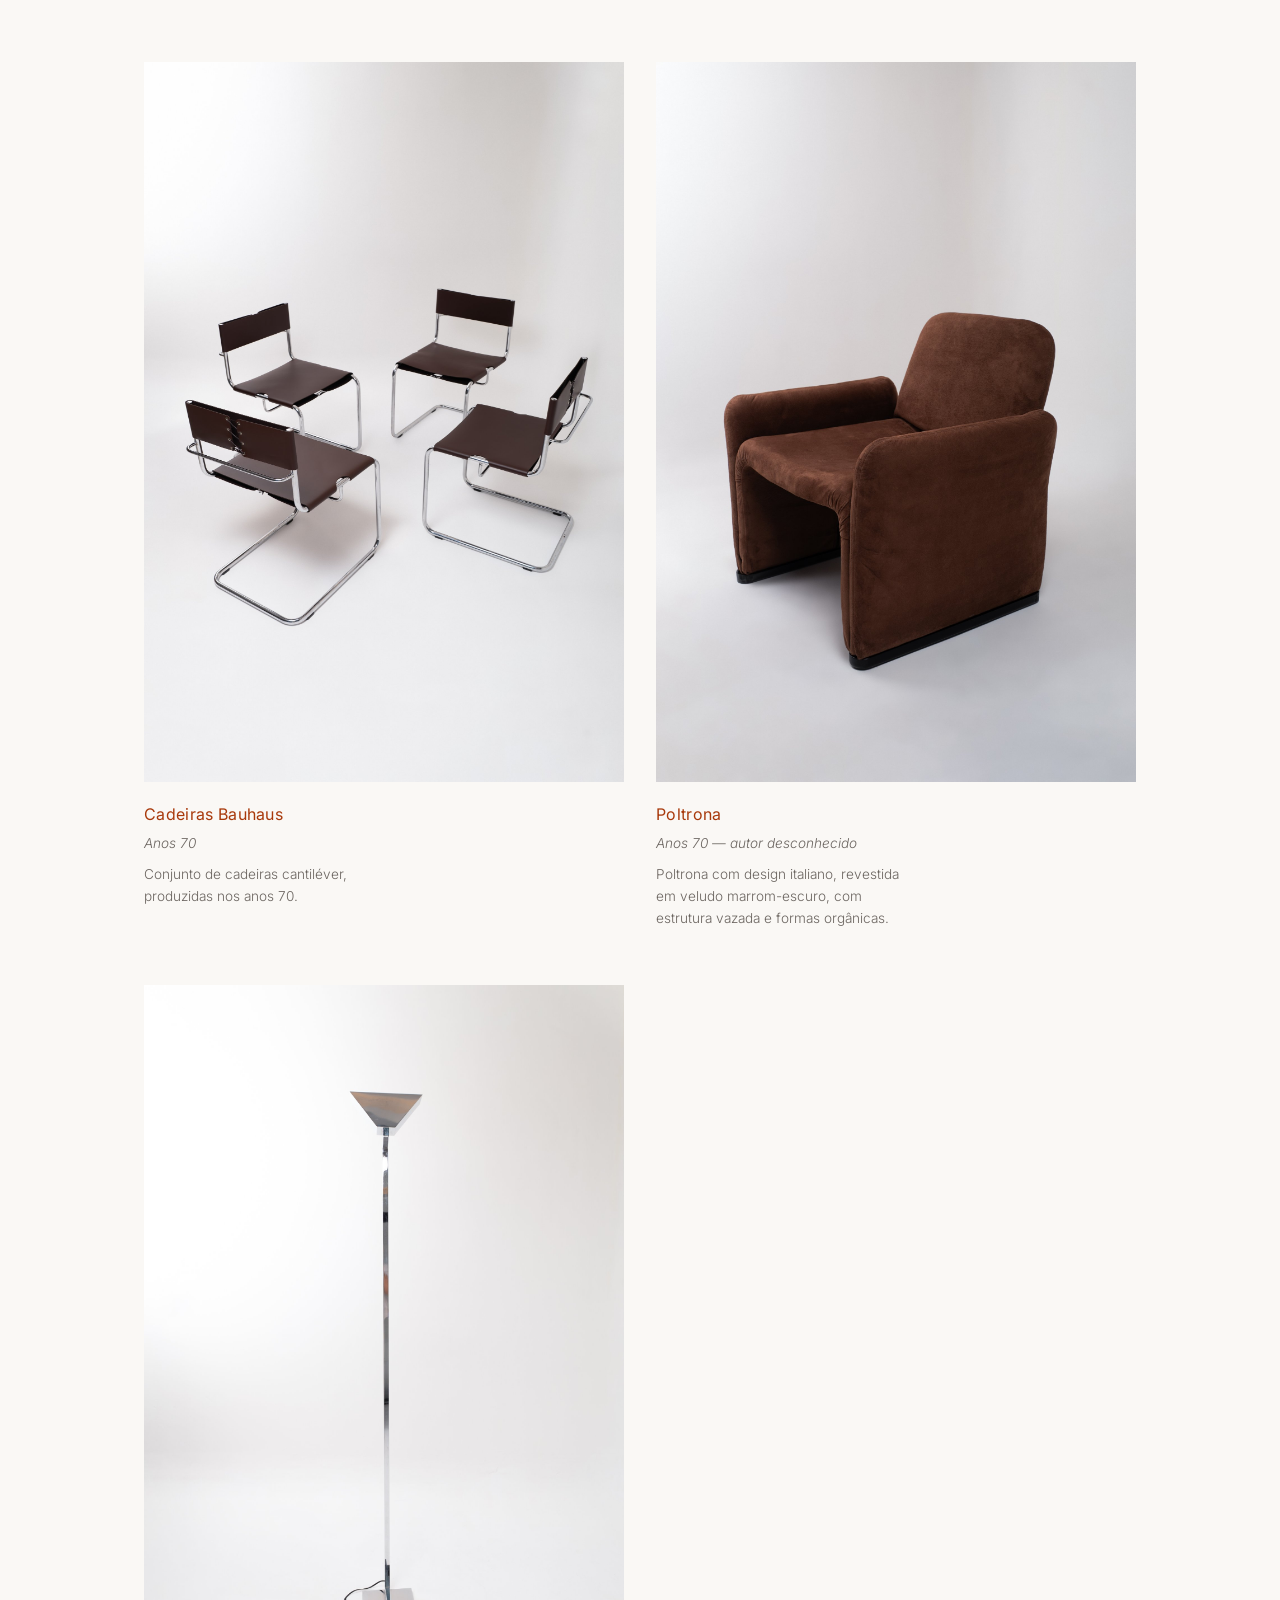
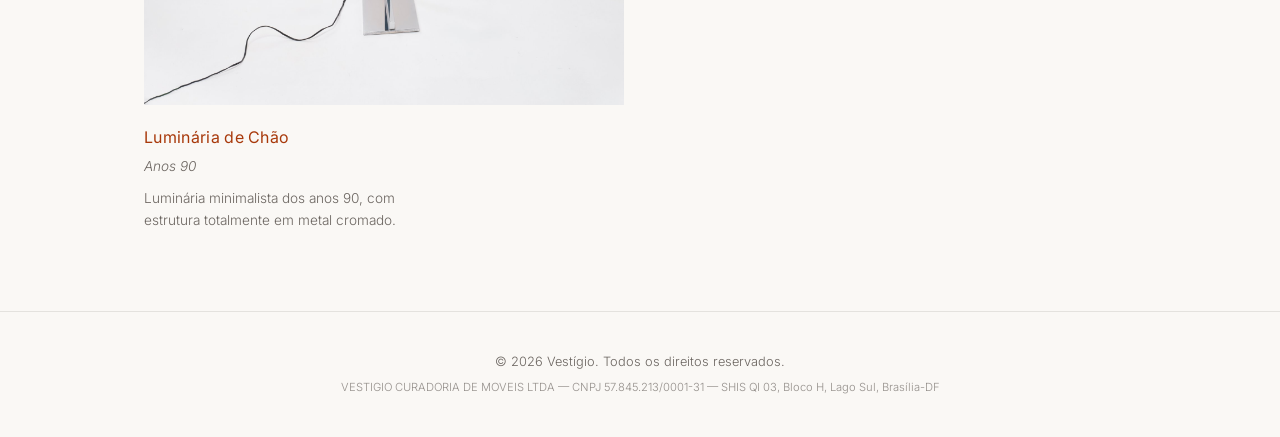
==== commit 30fbf2f9: "Cria pagina Curadores e inclui 3 novas pecas no acervo" ====
--- a/acervo.html
+++ b/acervo.html
@@ -24,6 +24,7 @@
       <nav>
         <a href="index.html#sobre">Sobre</a>
         <a href="acervo.html" class="active">Acervo</a>
+        <a href="curadores.html">Curadores</a>
         <a href="contato.html">Contato</a>
       </nav>
     </div>
--- a/style.css
+++ b/style.css
@@ -501,6 +501,103 @@
   }
 }
 
+.curators-intro {
+  color: var(--color-text-muted);
+  font-weight: 300;
+  max-width: 56ch;
+  margin: 1.25rem 0 0;
+}
+
+.curators {
+  padding-top: 1rem;
+}
+
+.curator {
+  display: grid;
+  grid-template-columns: 1fr 1.1fr;
+  gap: 4rem;
+  align-items: center;
+  margin-bottom: 6rem;
+}
+
+.curators-signature {
+  text-align: center;
+  margin: 1rem 0 0;
+  font-weight: 500;
+  font-size: 0.85rem;
+  letter-spacing: 0.04em;
+  text-transform: uppercase;
+}
+
+.curator--reverse .curator-image {
+  order: 2;
+}
+
+.curator-photo {
+  display: block;
+  width: 100%;
+  aspect-ratio: 4 / 5;
+  object-fit: cover;
+  background: var(--color-bg-alt);
+}
+
+.curator-photo--romao {
+  object-position: center 72%;
+}
+
+.curator-role {
+  color: var(--color-text-muted);
+  font-size: 0.75rem;
+  letter-spacing: 0.08em;
+  text-transform: uppercase;
+  margin: 0 0 1rem;
+}
+
+.curator-info h2 {
+  font-weight: 300;
+  font-size: 2.25rem;
+  margin: 0 0 1.5rem;
+  text-transform: uppercase;
+  letter-spacing: 0.06em;
+}
+
+.curator-info p:not(.curator-role) {
+  color: var(--color-text-muted);
+  font-weight: 300;
+  line-height: 1.8;
+  margin: 0 0 1.1rem;
+  max-width: 52ch;
+}
+
+.section .curator-link {
+  display: inline-block;
+  margin-top: 1rem;
+  color: var(--color-text);
+  text-decoration: none;
+  font-size: 0.8rem;
+  text-transform: uppercase;
+  letter-spacing: 0.08em;
+  border-bottom: 1px solid var(--color-text);
+  padding-bottom: 0.2rem;
+}
+
+.section .curator-link:hover {
+  color: var(--color-accent);
+  border-color: var(--color-accent);
+}
+
+@media (max-width: 780px) {
+  .curator {
+    grid-template-columns: 1fr;
+    gap: 2rem;
+    margin-bottom: 4rem;
+  }
+
+  .curator--reverse .curator-image {
+    order: 0;
+  }
+}
+
 .site-footer {
   padding: 2.5rem 0;
   text-align: center;
